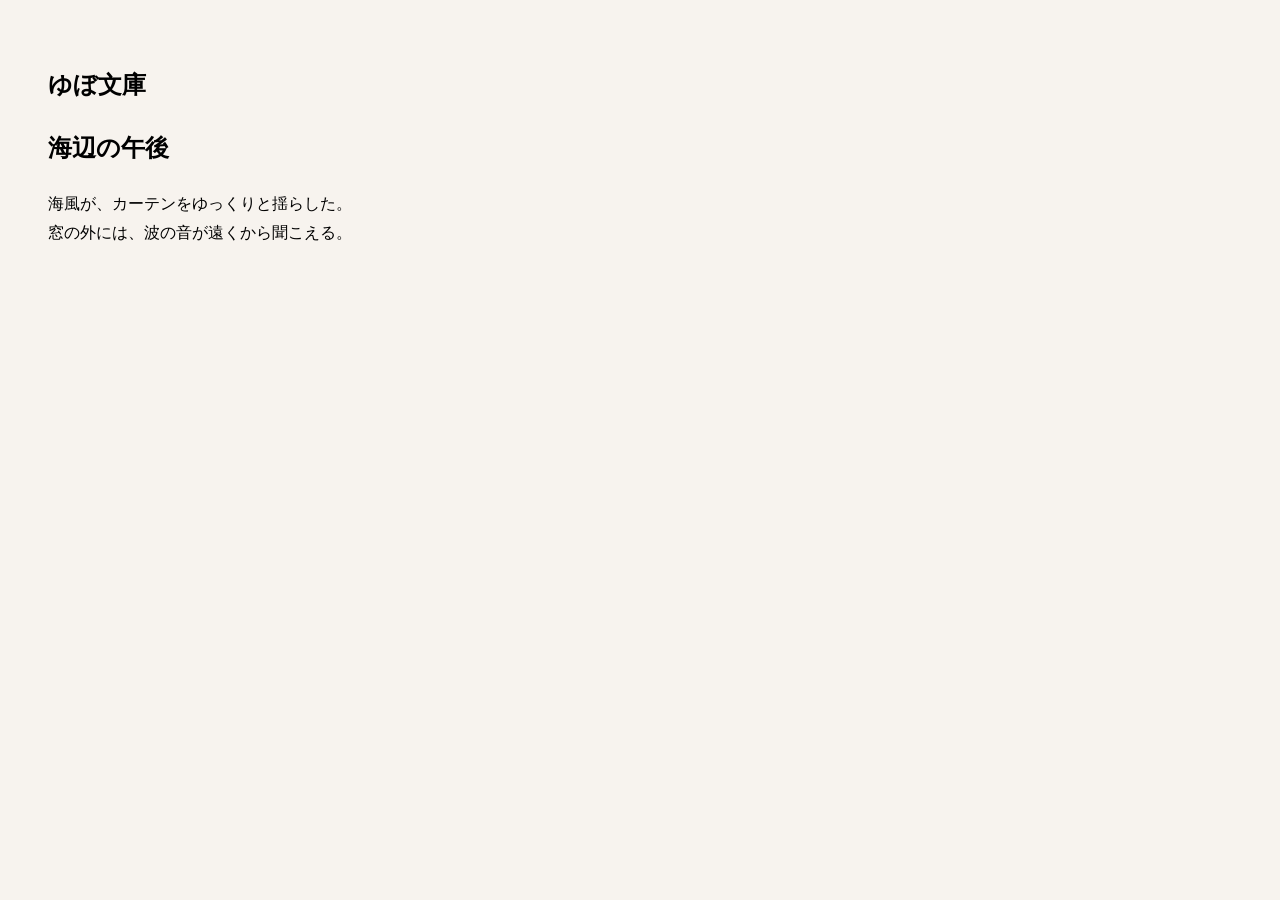
==== index.html @ 97bb2ffd "Create index.html" ====
<!DOCTYPE html>
<html lang="ja">
<head>
<meta charset="UTF-8">
<title>ゆぼ文庫</title>
<style>
body {
  font-family: serif;
  background: #f7f3ee;
  padding: 40px;
  line-height: 1.8;
}
h1 {
  font-size: 24px;
}
</style>
</head>

<body>

<h1>ゆぼ文庫</h1>

<h2>海辺の午後</h2>
<p>
海風が、カーテンをゆっくりと揺らした。<br>
窓の外には、波の音が遠くから聞こえる。
</p>

</body>
</html>
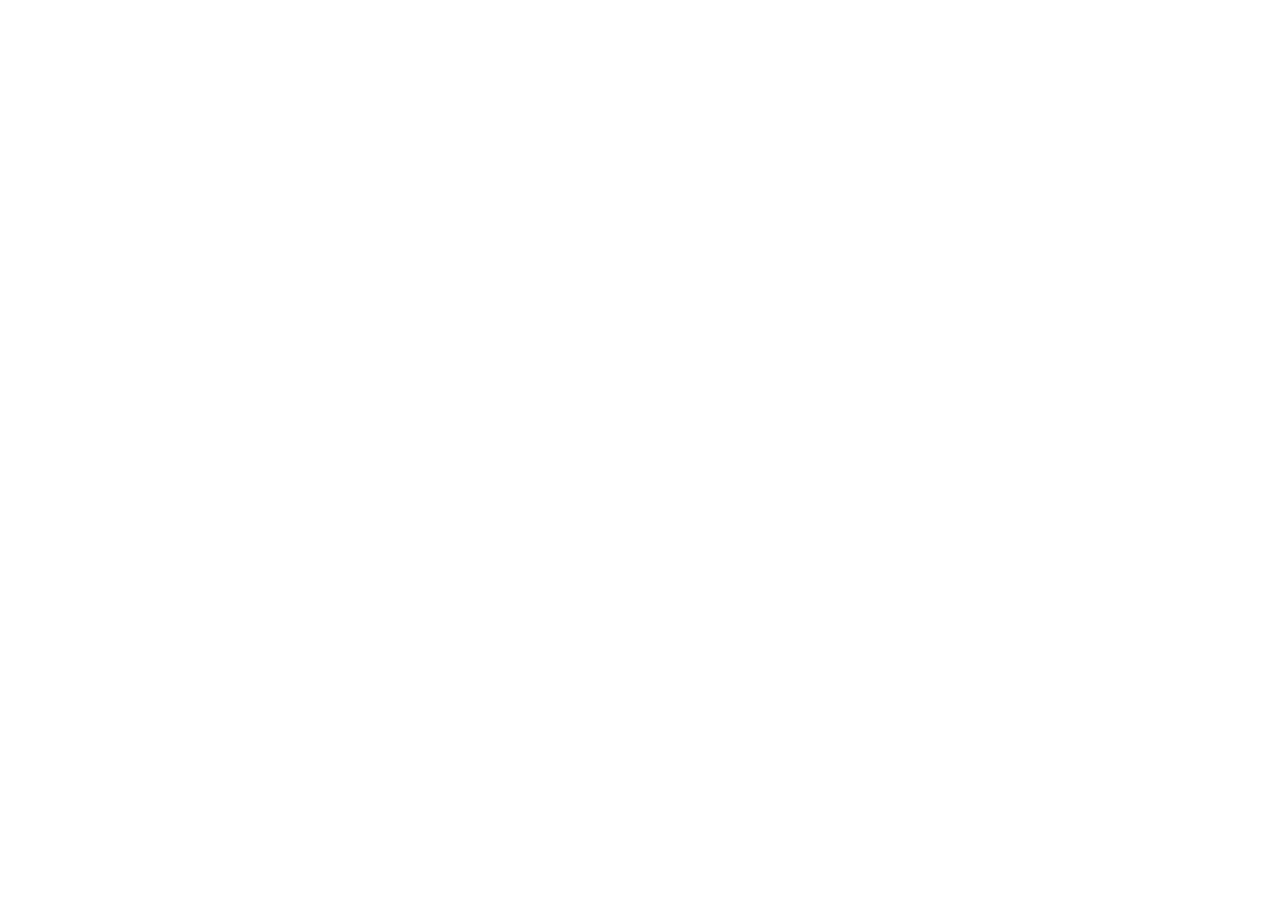
==== commit 95343f71: "Update index.html" ====
--- a/index.html
+++ b/index.html
@@ -1,30 +1,17 @@
-<!DOCTYPE html>
+<!doctype html>
 <html lang="ja">
-<head>
-<meta charset="UTF-8">
-<title>ゆぼ文庫</title>
-<style>
-body {
-  font-family: serif;
-  background: #f7f3ee;
-  padding: 40px;
-  line-height: 1.8;
-}
-h1 {
-  font-size: 24px;
-}
-</style>
-</head>
-
-<body>
-
-<h1>ゆぼ文庫</h1>
-
-<h2>海辺の午後</h2>
-<p>
-海風が、カーテンをゆっくりと揺らした。<br>
-窓の外には、波の音が遠くから聞こえる。
-</p>
-
-</body>
+  <head>
+    <meta charset="utf-8">
+    <meta name="viewport" content="width=device-width, initial-scale=1">
+    <title>ゆぼ文庫</title>
+    <meta name="description" content="ゆぼ文庫は、静かに読むための小さなWeb文庫です。">
+    <link rel="preconnect" href="https://fonts.googleapis.com">
+    <link rel="preconnect" href="https://fonts.gstatic.com" crossorigin>
+    <link href="https://fonts.googleapis.com/css2?family=Zen+Maru+Gothic:wght@400;500;700;900&display=swap" rel="stylesheet">
+    <link rel="stylesheet" href="./styles.css">
+  </head>
+  <body>
+    <div id="app" class="app-shell"></div>
+    <script type="module" src="./main.js"></script>
+  </body>
 </html>
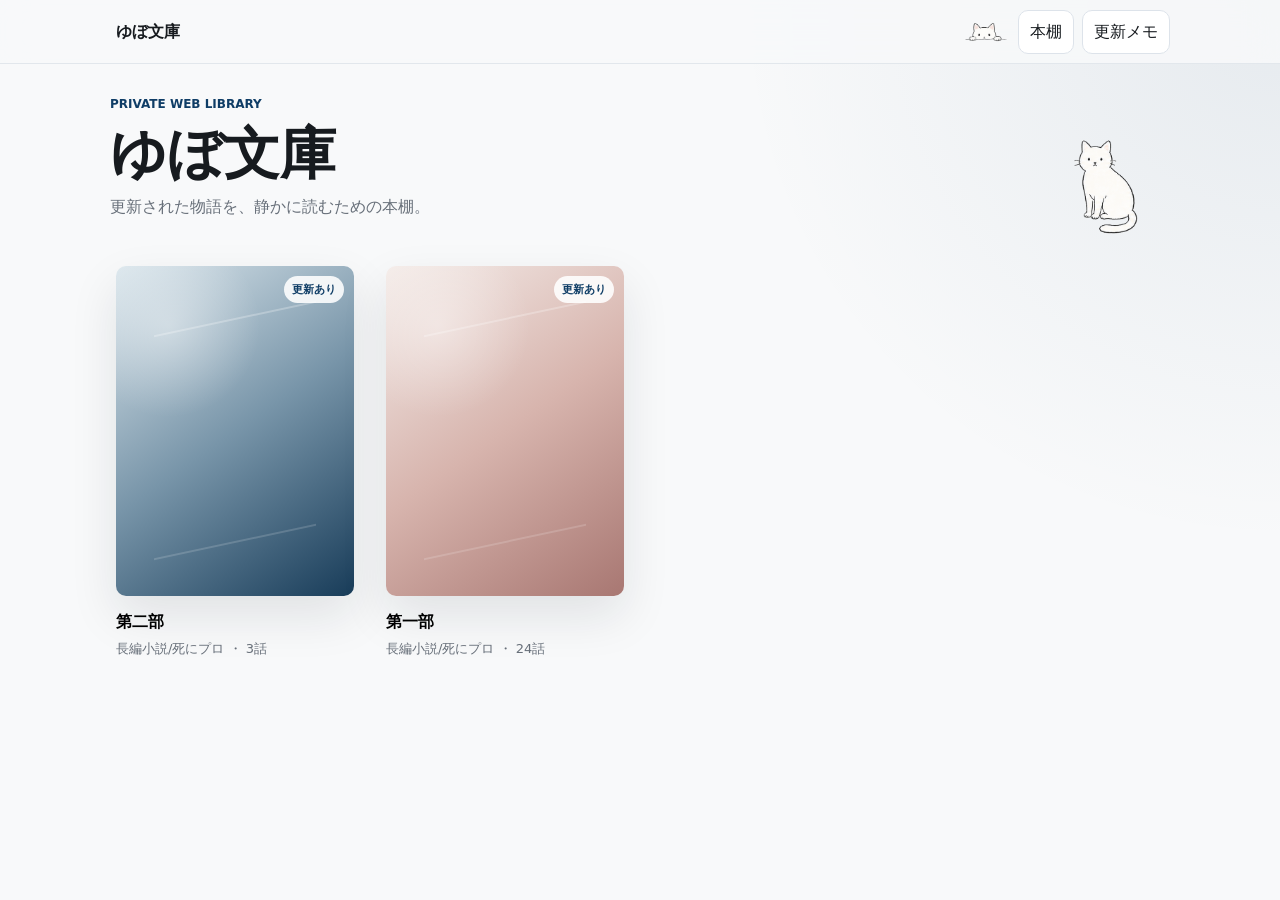
==== commit adfdf2f6: "Update index.html" ====
--- a/index.html
+++ b/index.html
@@ -4,7 +4,7 @@
     <meta charset="utf-8">
     <meta name="viewport" content="width=device-width, initial-scale=1">
     <title>ゆぼ文庫</title>
-    <meta name="description" content="ゆぼ文庫は、静かに読むための小さなWeb文庫です。">
+    <meta name="description" content="ゆぼ文庫は、ゆぼの小さなWeb文庫です。">
     <link rel="preconnect" href="https://fonts.googleapis.com">
     <link rel="preconnect" href="https://fonts.gstatic.com" crossorigin>
     <link href="https://fonts.googleapis.com/css2?family=Zen+Maru+Gothic:wght@400;500;700;900&display=swap" rel="stylesheet">
--- a/styles.css
+++ b/styles.css
@@ -0,0 +1,476 @@
+:root {
+  color-scheme: light;
+  --paper: #f8f9fa;
+  --panel: #ffffff;
+  --ink: #171b1f;
+  --muted: #68707a;
+  --line: #dde3ea;
+  --blue: #0f3d66;
+  --blue-soft: #eaf1f8;
+  --cover-a: #d9e4ec;
+  --cover-b: #68869e;
+  --cover-c: #173b57;
+  --shadow: 0 20px 48px rgba(21, 30, 39, 0.10);
+}
+
+* {
+  box-sizing: border-box;
+}
+
+body {
+  margin: 0;
+  color: var(--ink);
+  background:
+    radial-gradient(circle at top right, rgba(15, 61, 102, 0.08), transparent 34rem),
+    var(--paper);
+  font-family: "Zen Maru Gothic", "UD Digi Kyokasho N-R", "Yu Gothic", "Hiragino Sans", "Meiryo", system-ui, sans-serif;
+  line-height: 1.75;
+}
+
+button,
+input,
+select {
+  font: inherit;
+}
+
+button {
+  cursor: pointer;
+}
+
+.app-shell {
+  min-height: 100vh;
+}
+
+.topbar {
+  position: sticky;
+  top: 0;
+  z-index: 10;
+  display: flex;
+  align-items: center;
+  justify-content: space-between;
+  gap: 16px;
+  min-height: 64px;
+  padding: 0 max(18px, calc((100vw - 1060px) / 2));
+  background: rgba(248, 249, 250, 0.88);
+  border-bottom: 1px solid rgba(221, 227, 234, 0.82);
+  backdrop-filter: blur(16px);
+}
+
+.brand {
+  display: inline-flex;
+  align-items: center;
+  gap: 10px;
+  border: 0;
+  background: transparent;
+  color: var(--ink);
+  font-weight: 800;
+  text-decoration: none;
+}
+
+.brand:hover {
+  color: var(--blue);
+}
+
+.cat-img {
+  display: inline-block;
+  object-fit: contain;
+  object-position: center;
+  pointer-events: none;
+  user-select: none;
+}
+
+.top-cat {
+  width: 48px;
+  height: 36px;
+  opacity: 0.9;
+}
+
+.top-actions {
+  display: flex;
+  align-items: center;
+  gap: 8px;
+}
+
+.icon-button,
+.text-button {
+  min-height: 38px;
+  border: 1px solid var(--line);
+  border-radius: 10px;
+  background: var(--panel);
+  color: var(--ink);
+  padding: 7px 11px;
+}
+
+.text-button.primary,
+.primary-button {
+  border-color: var(--blue);
+  background: var(--blue);
+  color: white;
+}
+
+.screen {
+  width: min(1060px, calc(100% - 36px));
+  margin: 0 auto;
+  padding: 30px 0 64px;
+}
+
+.hero-row {
+  display: flex;
+  align-items: end;
+  justify-content: space-between;
+  gap: 24px;
+  margin-bottom: 28px;
+}
+
+.hero-cat {
+  width: clamp(86px, 12vw, 126px);
+  height: clamp(72px, 10vw, 106px);
+  opacity: 0.9;
+  flex: 0 0 auto;
+}
+
+.eyebrow {
+  margin: 0 0 8px;
+  color: var(--blue);
+  font-size: 12px;
+  font-weight: 900;
+  letter-spacing: 0;
+  text-transform: uppercase;
+}
+
+h1,
+h2,
+h3,
+p {
+  margin-top: 0;
+}
+
+h1 {
+  margin-bottom: 8px;
+  font-size: clamp(32px, 6vw, 56px);
+  line-height: 1.1;
+  letter-spacing: 0;
+  font-weight: 900;
+}
+
+h2 {
+  margin-bottom: 8px;
+  font-size: clamp(26px, 4vw, 38px);
+  line-height: 1.2;
+}
+
+h3 {
+  margin-bottom: 8px;
+  font-size: 18px;
+}
+
+.muted {
+  color: var(--muted);
+}
+
+.shelf-grid {
+  display: grid;
+  grid-template-columns: repeat(4, minmax(0, 1fr));
+  gap: 20px;
+}
+
+.book-card {
+  border: 0;
+  background: transparent;
+  text-align: left;
+}
+
+.cover {
+  position: relative;
+  aspect-ratio: 0.72;
+  overflow: hidden;
+  border-radius: 10px;
+  background: linear-gradient(145deg, var(--cover-a), var(--cover-b), var(--cover-c));
+  box-shadow: var(--shadow);
+}
+
+.cover::before {
+  content: "";
+  position: absolute;
+  inset: 16%;
+  border-top: 2px solid rgba(255, 255, 255, 0.26);
+  border-bottom: 2px solid rgba(255, 255, 255, 0.16);
+  transform: skewY(-12deg);
+}
+
+.cover::after {
+  content: "";
+  position: absolute;
+  inset: 0;
+  background: radial-gradient(circle at 22% 18%, rgba(255, 255, 255, 0.38), transparent 28%);
+}
+
+.image-cover {
+  background: #eef1f5;
+}
+
+.image-cover::before,
+.image-cover::after {
+  display: none;
+}
+
+.image-cover img {
+  width: 100%;
+  height: 100%;
+  display: block;
+  object-fit: cover;
+}
+
+.status {
+  position: absolute;
+  top: 10px;
+  right: 10px;
+  z-index: 1;
+  border-radius: 999px;
+  padding: 4px 8px;
+  background: rgba(255, 255, 255, 0.88);
+  color: var(--blue);
+  font-size: 11px;
+  font-weight: 800;
+}
+
+.book-title {
+  margin: 12px 0 2px;
+  font-weight: 800;
+}
+
+.book-meta {
+  color: var(--muted);
+  font-size: 13px;
+}
+
+.detail-layout {
+  display: grid;
+  grid-template-columns: 210px minmax(0, 1fr);
+  gap: 34px;
+  align-items: start;
+}
+
+.detail-cover {
+  width: 100%;
+}
+
+.detail-panel,
+.episode-list,
+.note-card {
+  border: 1px solid var(--line);
+  border-radius: 16px;
+  background: rgba(255, 255, 255, 0.86);
+  box-shadow: 0 16px 40px rgba(21, 30, 39, 0.06);
+}
+
+.detail-panel {
+  position: relative;
+  padding: 24px;
+}
+
+.detail-cat {
+  position: absolute;
+  right: 14px;
+  bottom: 10px;
+  width: 118px;
+  height: 82px;
+  opacity: 0.88;
+  pointer-events: none;
+}
+
+.info-list {
+  display: grid;
+  gap: 4px;
+  margin: 18px 0 22px;
+  color: var(--muted);
+  font-size: 14px;
+}
+
+.primary-button {
+  min-height: 48px;
+  width: 100%;
+  border: 1px solid var(--blue);
+  border-radius: 12px;
+  font-weight: 900;
+}
+
+.episode-list {
+  display: grid;
+  gap: 0;
+  overflow: hidden;
+}
+
+.episode-row {
+  display: grid;
+  grid-template-columns: 46px minmax(0, 1fr) 20px;
+  gap: 14px;
+  align-items: center;
+  width: 100%;
+  border: 0;
+  border-bottom: 1px solid var(--line);
+  background: transparent;
+  padding: 16px;
+  text-align: left;
+}
+
+.episode-row:last-child {
+  border-bottom: 0;
+}
+
+.episode-number {
+  display: grid;
+  place-items: center;
+  width: 42px;
+  height: 42px;
+  border-radius: 10px;
+  background: var(--blue-soft);
+  color: var(--blue);
+  font-weight: 900;
+}
+
+.episode-sub {
+  color: var(--muted);
+  font-size: 13px;
+}
+
+.reader-screen {
+  width: min(760px, calc(100% - 36px));
+}
+
+.reader-header {
+  position: relative;
+  margin-bottom: 26px;
+  padding-bottom: 16px;
+  border-bottom: 1px solid var(--line);
+}
+
+.reader-cat {
+  position: absolute;
+  right: 0;
+  bottom: 8px;
+  width: 116px;
+  height: 72px;
+  opacity: 0.86;
+}
+
+.reader-body {
+  white-space: pre-wrap;
+  font-family: "Zen Maru Gothic", "UD Digi Kyokasho N-R", "Yu Mincho", "Hiragino Mincho ProN", serif;
+  font-size: var(--reader-font, 18px);
+  line-height: var(--reader-line, 2.1);
+  font-weight: 500;
+}
+
+.reader-controls {
+  position: sticky;
+  bottom: 14px;
+  display: flex;
+  align-items: center;
+  justify-content: space-between;
+  gap: 10px;
+  margin-top: 42px;
+  padding: 10px;
+  border: 1px solid var(--line);
+  border-radius: 14px;
+  background: rgba(255, 255, 255, 0.9);
+  box-shadow: var(--shadow);
+  backdrop-filter: blur(16px);
+}
+
+.control-group {
+  display: flex;
+  gap: 8px;
+}
+
+.updates {
+  display: grid;
+  gap: 14px;
+}
+
+.note-card {
+  position: relative;
+  padding: 18px;
+}
+
+.note-cat {
+  position: absolute;
+  right: 16px;
+  bottom: 10px;
+  width: 92px;
+  height: 70px;
+  opacity: 0.82;
+}
+
+.note-top {
+  display: flex;
+  justify-content: space-between;
+  gap: 16px;
+  color: var(--muted);
+  font-size: 13px;
+}
+
+.empty {
+  padding: 28px;
+  border: 1px dashed var(--line);
+  border-radius: 16px;
+  color: var(--muted);
+  background: rgba(255, 255, 255, 0.7);
+}
+
+@media (max-width: 820px) {
+  .shelf-grid {
+    grid-template-columns: repeat(2, minmax(0, 1fr));
+  }
+
+  .detail-layout {
+    grid-template-columns: 1fr;
+  }
+
+  .detail-cover {
+    width: min(210px, 58vw);
+  }
+}
+
+@media (max-width: 520px) {
+  .topbar {
+    min-height: 58px;
+  }
+
+  .top-actions {
+    gap: 6px;
+  }
+
+  .text-button {
+    padding-inline: 9px;
+    font-size: 13px;
+  }
+
+  .screen {
+    width: min(100% - 28px, 1060px);
+  }
+
+  .hero-row {
+    align-items: flex-start;
+  }
+
+  .hero-cat {
+    width: 72px;
+    height: 62px;
+  }
+
+  .detail-cat,
+  .reader-cat,
+  .note-cat {
+    display: none;
+  }
+
+  .reader-controls {
+    align-items: stretch;
+    flex-direction: column;
+  }
+
+  .control-group {
+    justify-content: space-between;
+  }
+}
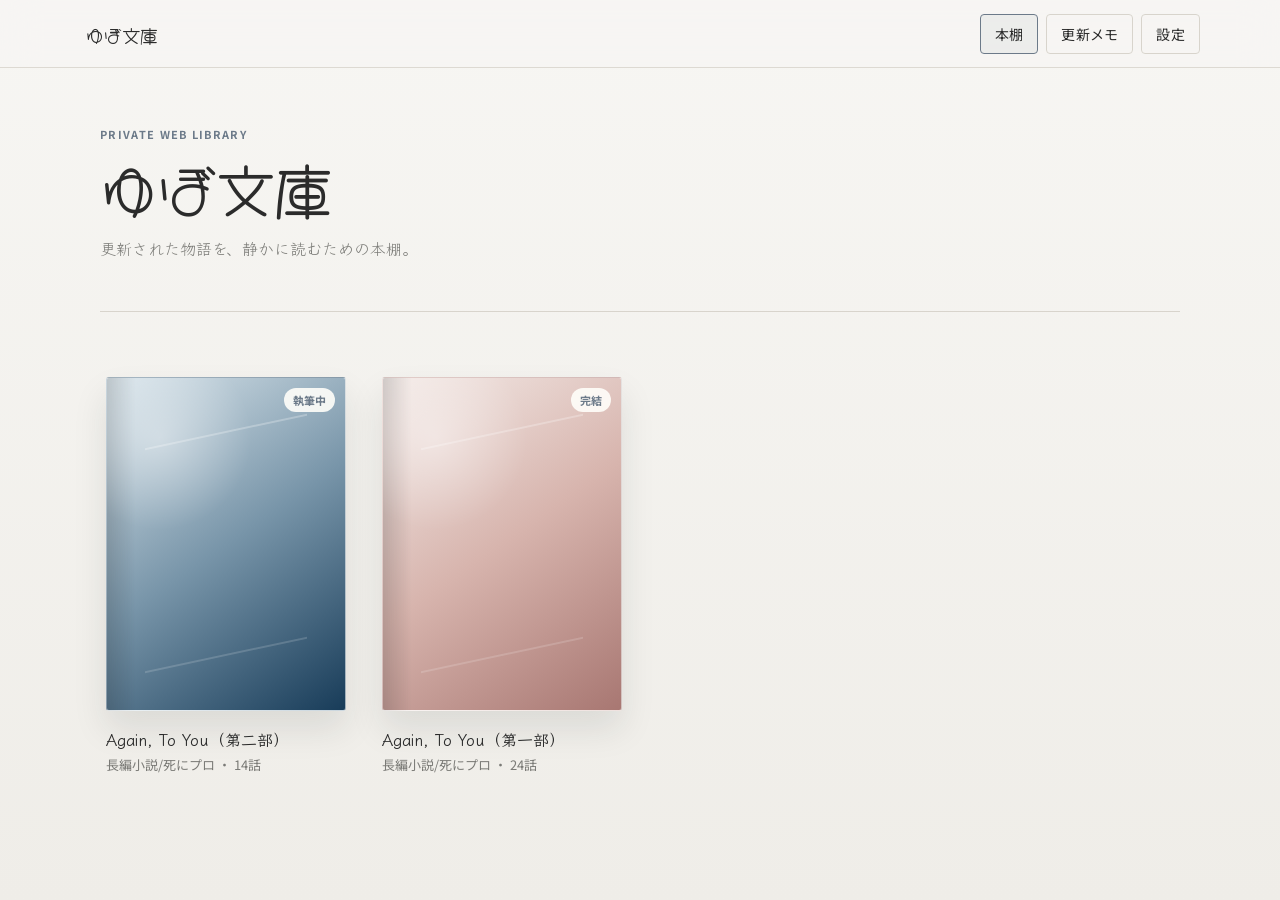
==== commit 1643d405: "デザイン修正" ====
--- a/index.html
+++ b/index.html
@@ -4,10 +4,10 @@
     <meta charset="utf-8">
     <meta name="viewport" content="width=device-width, initial-scale=1">
     <title>ゆぼ文庫</title>
-    <meta name="description" content="ゆぼ文庫は、ゆぼの小さなWeb文庫です。">
+    <meta name="description" content="ゆぼの小さなWeb文庫です。">
     <link rel="preconnect" href="https://fonts.googleapis.com">
     <link rel="preconnect" href="https://fonts.gstatic.com" crossorigin>
-    <link href="https://fonts.googleapis.com/css2?family=Zen+Maru+Gothic:wght@400;500;700;900&display=swap" rel="stylesheet">
+    <link href="https://fonts.googleapis.com/css2?family=Hachi+Maru+Pop&family=Klee+One:wght@400;600&family=Noto+Sans+JP:wght@400;500;700&family=Noto+Serif+JP:wght@400;500;600;700&display=swap" rel="stylesheet">
     <link rel="stylesheet" href="./styles.css">
   </head>
   <body>
--- a/styles.css
+++ b/styles.css
@@ -1,16 +1,18 @@
 :root {
   color-scheme: light;
-  --paper: #f8f9fa;
-  --panel: #ffffff;
-  --ink: #171b1f;
-  --muted: #68707a;
-  --line: #dde3ea;
-  --blue: #0f3d66;
-  --blue-soft: #eaf1f8;
+  --paper: #f7f6f3;
+  --paper-deep: #efede8;
+  --panel: #fffefa;
+  --ink: #2b2b2b;
+  --muted: #7a7a76;
+  --line: #d8d4cc;
+  --blue: #6c7a89;
+  --blue-soft: #eceff1;
+  --night: #222833;
   --cover-a: #d9e4ec;
   --cover-b: #68869e;
   --cover-c: #173b57;
-  --shadow: 0 20px 48px rgba(21, 30, 39, 0.10);
+  --shadow: 0 18px 42px rgba(31, 35, 40, 0.08);
 }
 
 * {
@@ -21,16 +23,18 @@
   margin: 0;
   color: var(--ink);
   background:
-    radial-gradient(circle at top right, rgba(15, 61, 102, 0.08), transparent 34rem),
+    linear-gradient(180deg, var(--paper), var(--paper-deep)),
+    radial-gradient(circle at top right, rgba(108, 122, 137, 0.09), transparent 34rem),
     var(--paper);
-  font-family: "Zen Maru Gothic", "UD Digi Kyokasho N-R", "Yu Gothic", "Hiragino Sans", "Meiryo", system-ui, sans-serif;
-  line-height: 1.75;
+  font-family: "Noto Sans JP", "Yu Gothic", "Hiragino Sans", "Meiryo", system-ui, sans-serif;
+  line-height: 1.85;
+  scroll-behavior: smooth;
 }
 
 button,
 input,
 select {
-  font: inherit;
+  font-family: "Noto Sans JP", "Yu Gothic", "Hiragino Sans", "Meiryo", system-ui, sans-serif;
 }
 
 button {
@@ -49,11 +53,11 @@
   align-items: center;
   justify-content: space-between;
   gap: 16px;
-  min-height: 64px;
-  padding: 0 max(18px, calc((100vw - 1060px) / 2));
-  background: rgba(248, 249, 250, 0.88);
-  border-bottom: 1px solid rgba(221, 227, 234, 0.82);
-  backdrop-filter: blur(16px);
+  min-height: 68px;
+  padding: 0 max(24px, calc((100vw - 1120px) / 2));
+  background: rgba(247, 246, 243, 0.9);
+  border-bottom: 1px solid rgba(216, 212, 204, 0.84);
+  backdrop-filter: blur(18px);
 }
 
 .brand {
@@ -63,7 +67,10 @@
   border: 0;
   background: transparent;
   color: var(--ink);
-  font-weight: 800;
+  font-family: "Hachi Maru Pop", "Noto Sans JP", "Yu Gothic", "Hiragino Sans", "Meiryo", system-ui, sans-serif;
+  font-size: 18px;
+  font-weight: 400;
+  letter-spacing: 0;
   text-decoration: none;
 }
 
@@ -72,7 +79,7 @@
 }
 
 .cat-img {
-  display: inline-block;
+  display: none;
   object-fit: contain;
   object-position: center;
   pointer-events: none;
@@ -93,12 +100,22 @@
 
 .icon-button,
 .text-button {
-  min-height: 38px;
+  min-height: 40px;
   border: 1px solid var(--line);
-  border-radius: 10px;
-  background: var(--panel);
+  border-radius: 4px;
+  background: transparent;
   color: var(--ink);
-  padding: 7px 11px;
+  padding: 8px 14px;
+  font-size: 14px;
+  letter-spacing: 0.02em;
+  transition: background 0.2s ease, border-color 0.2s ease, color 0.2s ease;
+}
+
+.icon-button:hover,
+.text-button:hover,
+.text-button.active {
+  border-color: var(--blue);
+  background: rgba(108, 122, 137, 0.08);
 }
 
 .text-button.primary,
@@ -109,9 +126,9 @@
 }
 
 .screen {
-  width: min(1060px, calc(100% - 36px));
+  width: min(1080px, calc(100% - 48px));
   margin: 0 auto;
-  padding: 30px 0 64px;
+  padding: 56px 0 88px;
 }
 
 .hero-row {
@@ -119,7 +136,9 @@
   align-items: end;
   justify-content: space-between;
   gap: 24px;
-  margin-bottom: 28px;
+  margin-bottom: 64px;
+  padding-bottom: 32px;
+  border-bottom: 1px solid var(--line);
 }
 
 .hero-cat {
@@ -132,9 +151,10 @@
 .eyebrow {
   margin: 0 0 8px;
   color: var(--blue);
-  font-size: 12px;
-  font-weight: 900;
-  letter-spacing: 0;
+  font-family: "Noto Sans JP", "Yu Gothic", sans-serif;
+  font-size: 11px;
+  font-weight: 700;
+  letter-spacing: 0.12em;
   text-transform: uppercase;
 }
 
@@ -146,17 +166,46 @@
 }
 
 h1 {
-  margin-bottom: 8px;
-  font-size: clamp(32px, 6vw, 56px);
-  line-height: 1.1;
+  margin-bottom: 14px;
+  font-size: clamp(34px, 5vw, 58px);
+  line-height: 1.16;
+  letter-spacing: 0.03em;
+  font-weight: 700;
+}
+
+.hero-row {
+  font-family: "Noto Sans JP", "Yu Gothic", "Hiragino Sans", "Meiryo", system-ui, sans-serif;
+}
+
+.hero-row .muted,
+.shelf-grid,
+.book-title,
+.book-meta,
+.status,
+.detail-layout,
+.episode-list,
+.episode-row,
+.episode-number,
+.episode-sub {
+  font-family: "Klee One", "Noto Sans JP", "Yu Gothic", "Hiragino Sans", "Meiryo", system-ui, sans-serif;
+}
+
+.hero-row h1 {
+  font-family: "Hachi Maru Pop", "Noto Sans JP", "Yu Gothic", "Hiragino Sans", "Meiryo", system-ui, sans-serif;
+  font-weight: 400;
   letter-spacing: 0;
-  font-weight: 900;
+}
+
+.hero-row:has(+ .episode-list) h1 {
+  font-family: "Klee One", "Noto Sans JP", "Yu Gothic", "Hiragino Sans", "Meiryo", system-ui, sans-serif;
+  font-weight: 400;
 }
 
 h2 {
-  margin-bottom: 8px;
-  font-size: clamp(26px, 4vw, 38px);
+  margin-bottom: 14px;
+  font-size: clamp(28px, 3.5vw, 40px);
   line-height: 1.2;
+  font-weight: 600;
 }
 
 h3 {
@@ -171,22 +220,32 @@
 .shelf-grid {
   display: grid;
   grid-template-columns: repeat(4, minmax(0, 1fr));
-  gap: 20px;
+  gap: 34px 24px;
 }
 
 .book-card {
   border: 0;
   background: transparent;
+  color: var(--ink);
   text-align: left;
+  transition: color 0.2s ease, transform 0.2s ease;
+}
+
+.book-card:hover {
+  color: var(--blue);
+  transform: translateY(-2px);
 }
 
 .cover {
   position: relative;
   aspect-ratio: 0.72;
   overflow: hidden;
-  border-radius: 10px;
-  background: linear-gradient(145deg, var(--cover-a), var(--cover-b), var(--cover-c));
-  box-shadow: var(--shadow);
+  border: 1px solid rgba(255, 255, 255, 0.48);
+  border-radius: 3px;
+  background:
+    linear-gradient(90deg, rgba(0, 0, 0, 0.16), transparent 12%),
+    linear-gradient(145deg, var(--cover-a), var(--cover-b), var(--cover-c));
+  box-shadow: 0 18px 34px rgba(31, 35, 40, 0.10);
 }
 
 .cover::before {
@@ -227,27 +286,31 @@
   right: 10px;
   z-index: 1;
   border-radius: 999px;
-  padding: 4px 8px;
-  background: rgba(255, 255, 255, 0.88);
+  padding: 4px 9px;
+  background: rgba(255, 254, 250, 0.9);
   color: var(--blue);
   font-size: 11px;
-  font-weight: 800;
+  font-family: "Noto Sans JP", sans-serif;
+  font-weight: 700;
 }
 
 .book-title {
-  margin: 12px 0 2px;
-  font-weight: 800;
+  margin: 16px 0 4px;
+  font-size: 16px;
+  font-weight: 600;
+  line-height: 1.55;
 }
 
 .book-meta {
   color: var(--muted);
+  font-family: "Noto Sans JP", sans-serif;
   font-size: 13px;
 }
 
 .detail-layout {
   display: grid;
-  grid-template-columns: 210px minmax(0, 1fr);
-  gap: 34px;
+  grid-template-columns: 230px minmax(0, 1fr);
+  gap: 56px;
   align-items: start;
 }
 
@@ -259,14 +322,14 @@
 .episode-list,
 .note-card {
   border: 1px solid var(--line);
-  border-radius: 16px;
-  background: rgba(255, 255, 255, 0.86);
-  box-shadow: 0 16px 40px rgba(21, 30, 39, 0.06);
+  border-radius: 4px;
+  background: rgba(255, 254, 250, 0.72);
+  box-shadow: none;
 }
 
 .detail-panel {
   position: relative;
-  padding: 24px;
+  padding: 34px;
 }
 
 .detail-cat {
@@ -280,10 +343,12 @@
 }
 
 .info-list {
-  display: grid;
-  gap: 4px;
-  margin: 18px 0 22px;
+  display: flex;
+  flex-wrap: wrap;
+  gap: 12px;
+  margin: 28px 0 32px;
   color: var(--muted);
+  font-family: "Noto Sans JP", sans-serif;
   font-size: 14px;
 }
 
@@ -291,8 +356,16 @@
   min-height: 48px;
   width: 100%;
   border: 1px solid var(--blue);
-  border-radius: 12px;
-  font-weight: 900;
+  border-radius: 4px;
+  font-family: "Noto Sans JP", sans-serif;
+  font-weight: 700;
+  letter-spacing: 0.04em;
+  transition: background 0.2s ease, border-color 0.2s ease;
+}
+
+.primary-button:hover {
+  background: #5f6f7f;
+  border-color: #5f6f7f;
 }
 
 .episode-list {
@@ -304,14 +377,20 @@
 .episode-row {
   display: grid;
   grid-template-columns: 46px minmax(0, 1fr) 20px;
-  gap: 14px;
+  gap: 18px;
   align-items: center;
   width: 100%;
   border: 0;
   border-bottom: 1px solid var(--line);
   background: transparent;
-  padding: 16px;
+  color: var(--ink);
+  padding: 22px;
   text-align: left;
+  transition: background 0.2s ease;
+}
+
+.episode-row:hover {
+  background: rgba(108, 122, 137, 0.06);
 }
 
 .episode-row:last-child {
@@ -323,26 +402,40 @@
   place-items: center;
   width: 42px;
   height: 42px;
-  border-radius: 10px;
-  background: var(--blue-soft);
+  border: 1px solid var(--line);
+  border-radius: 4px;
+  background: transparent;
   color: var(--blue);
-  font-weight: 900;
+  font-family: "Noto Sans JP", sans-serif;
+  font-weight: 700;
 }
 
 .episode-sub {
   color: var(--muted);
+  font-family: "Noto Sans JP", sans-serif;
   font-size: 13px;
 }
 
 .reader-screen {
-  width: min(760px, calc(100% - 36px));
+  width: min(720px, calc(100% - 48px));
+}
+
+.reader-screen.vertical-mode {
+  width: min(1060px, calc(100% - 36px));
+  min-height: calc(100vh - 64px);
+  padding: 18px 0 18px;
 }
 
 .reader-header {
   position: relative;
-  margin-bottom: 26px;
-  padding-bottom: 16px;
+  margin-bottom: 52px;
+  padding-bottom: 26px;
   border-bottom: 1px solid var(--line);
+  font-family: "Klee One", "Noto Sans JP", "Yu Gothic", "Hiragino Sans", "Meiryo", system-ui, sans-serif;
+}
+
+.vertical-mode .reader-header {
+  display: none;
 }
 
 .reader-cat {
@@ -355,31 +448,139 @@
 }
 
 .reader-body {
+  font-family: var(--reader-family, "Noto Serif JP", "Yu Mincho", "Hiragino Mincho ProN", serif);
+  font-size: var(--reader-font, 18px);
+  line-height: var(--reader-line, 1.92);
+  font-weight: 400;
+  letter-spacing: 0.02em;
+}
+
+.reader-body.vertical {
+  position: relative;
+  height: calc(100vh - 190px);
+  min-height: 420px;
+  overflow: hidden;
+  padding: 28px 24px;
+  border: 1px solid rgba(216, 212, 204, 0.9);
+  border-radius: 4px;
+  background: rgba(255, 254, 250, 0.58);
+  box-shadow: none;
+}
+
+.reader-page-content {
+  display: block;
+}
+
+.reader-body.vertical .reader-page-content {
+  position: absolute;
+  top: 28px;
+  right: 24px;
+  bottom: 28px;
+  left: 24px;
+  height: auto;
+  width: auto;
+  display: block;
+  writing-mode: horizontal-tb;
+}
+
+.reader-body.vertical .reader-page {
+  display: none;
+  width: 100%;
+  height: 100%;
+  overflow: hidden;
+  writing-mode: vertical-rl;
+  text-orientation: mixed;
+}
+
+.reader-body.vertical .reader-page.active,
+.reader-body.vertical .reader-page.measuring {
+  display: block;
+}
+
+.reader-paragraph {
+  margin: 0 0 1.35em;
   white-space: pre-wrap;
-  font-family: "Zen Maru Gothic", "UD Digi Kyokasho N-R", "Yu Mincho", "Hiragino Mincho ProN", serif;
-  font-size: var(--reader-font, 18px);
-  line-height: var(--reader-line, 2.1);
-  font-weight: 500;
+}
+
+.reader-body.vertical .reader-paragraph {
+  margin: 0 0 0 1.15em;
+}
+
+.reader-illustration {
+  margin: 28px 0;
+  break-inside: avoid;
+}
+
+.reader-body.vertical .reader-illustration {
+  display: grid;
+  place-items: center;
+  width: 100%;
+  height: 100%;
+  margin: 0;
+  writing-mode: horizontal-tb;
+}
+
+.reader-illustration img {
+  display: block;
+  width: 100%;
+  max-width: min(82%, 520px);
+  max-height: 78%;
+  object-fit: contain;
+  border-radius: 4px;
+  background: rgba(255, 254, 250, 0.82);
+  box-shadow: none;
+}
+
+.reader-illustration figcaption {
+  margin-top: 8px;
+  color: var(--muted);
+  font-family: "Noto Sans JP", sans-serif;
+  font-size: 13px;
+  text-align: center;
 }
 
 .reader-controls {
   position: sticky;
   bottom: 14px;
   display: flex;
+  flex-wrap: wrap;
   align-items: center;
   justify-content: space-between;
   gap: 10px;
-  margin-top: 42px;
+  margin-top: 56px;
   padding: 10px;
   border: 1px solid var(--line);
-  border-radius: 14px;
-  background: rgba(255, 255, 255, 0.9);
-  box-shadow: var(--shadow);
+  border-radius: 4px;
+  background: rgba(247, 246, 243, 0.92);
+  box-shadow: none;
   backdrop-filter: blur(16px);
+}
+
+.vertical-mode .reader-controls {
+  margin-top: 16px;
+}
+
+.page-control-group {
+  align-items: center;
+}
+
+.page-indicator {
+  min-width: 56px;
+  color: var(--muted);
+  font-family: "Noto Sans JP", sans-serif;
+  font-size: 13px;
+  font-weight: 700;
+  text-align: center;
+}
+
+button:disabled {
+  cursor: default;
+  opacity: 0.45;
 }
 
 .control-group {
   display: flex;
+  flex-wrap: wrap;
   gap: 8px;
 }
 
@@ -388,9 +589,96 @@
   gap: 14px;
 }
 
+.settings-panel {
+  border: 1px solid var(--line);
+  border-radius: 4px;
+  padding: 30px;
+  background: rgba(255, 254, 250, 0.72);
+  box-shadow: none;
+}
+
+.settings-panel + .settings-panel {
+  margin-top: 18px;
+}
+
+.settings-panel h2 {
+  margin: 0 0 20px;
+  font-size: 20px;
+  font-weight: 600;
+}
+
+.font-choice-grid,
+.reading-choice-grid {
+  display: grid;
+  grid-template-columns: repeat(3, minmax(0, 1fr));
+  gap: 14px;
+}
+
+.reading-choice-grid {
+  grid-template-columns: repeat(2, minmax(0, 1fr));
+}
+
+.font-choice,
+.reading-choice {
+  display: grid;
+  gap: 8px;
+  min-height: 178px;
+  padding: 20px;
+  border: 1px solid var(--line);
+  border-radius: 4px;
+  background: transparent;
+  color: var(--ink);
+  text-align: left;
+  transition: background 0.2s ease, border-color 0.2s ease;
+}
+
+.reading-choice {
+  min-height: 118px;
+}
+
+.font-choice:hover,
+.font-choice.active,
+.reading-choice:hover,
+.reading-choice.active {
+  border-color: var(--blue);
+  background: rgba(108, 122, 137, 0.08);
+}
+
+.font-choice-title,
+.reading-choice-title {
+  color: var(--blue);
+  font-family: "Noto Sans JP", sans-serif;
+  font-size: 19px;
+  font-weight: 700;
+}
+
+.font-preview-notoSerif {
+  font-family: "Noto Serif JP", "Yu Mincho", "Hiragino Mincho ProN", serif;
+}
+
+.font-preview-yuMincho {
+  font-family: "Yu Mincho", "Hiragino Mincho ProN", "Noto Serif JP", serif;
+}
+
+.font-preview-notoSans {
+  font-family: "Noto Sans JP", "Yu Gothic", "Hiragino Sans", "Meiryo", sans-serif;
+}
+
+.font-choice-sample {
+  font-size: 17px;
+  line-height: 1.9;
+}
+
+.font-choice-description,
+.reading-choice-description {
+  color: var(--muted);
+  font-family: "Noto Sans JP", sans-serif;
+  font-size: 13px;
+}
+
 .note-card {
   position: relative;
-  padding: 18px;
+  padding: 28px;
 }
 
 .note-cat {
@@ -407,24 +695,32 @@
   justify-content: space-between;
   gap: 16px;
   color: var(--muted);
+  font-family: "Noto Sans JP", sans-serif;
   font-size: 13px;
 }
 
 .empty {
-  padding: 28px;
+  padding: 36px;
   border: 1px dashed var(--line);
-  border-radius: 16px;
+  border-radius: 4px;
   color: var(--muted);
-  background: rgba(255, 255, 255, 0.7);
+  background: rgba(255, 254, 250, 0.62);
 }
 
 @media (max-width: 820px) {
   .shelf-grid {
     grid-template-columns: repeat(2, minmax(0, 1fr));
+    gap: 28px 18px;
+  }
+
+  .font-choice-grid,
+  .reading-choice-grid {
+    grid-template-columns: 1fr;
   }
 
   .detail-layout {
     grid-template-columns: 1fr;
+    gap: 32px;
   }
 
   .detail-cover {
@@ -432,26 +728,41 @@
   }
 }
 
+@media (max-width: 700px) {
+  .reader-controls {
+    align-items: stretch;
+    flex-direction: column;
+  }
+
+  .control-group {
+    justify-content: space-between;
+  }
+}
+
 @media (max-width: 520px) {
   .topbar {
-    min-height: 58px;
+    min-height: 60px;
+    padding-inline: 14px;
   }
 
   .top-actions {
-    gap: 6px;
+    gap: 5px;
   }
 
   .text-button {
-    padding-inline: 9px;
-    font-size: 13px;
+    padding-inline: 8px;
+    font-size: 12px;
   }
 
   .screen {
-    width: min(100% - 28px, 1060px);
+    width: min(100% - 32px, 1060px);
+    padding: 38px 0 64px;
   }
 
   .hero-row {
     align-items: flex-start;
+    margin-bottom: 42px;
+    padding-bottom: 24px;
   }
 
   .hero-cat {
@@ -465,9 +776,23 @@
     display: none;
   }
 
+  .reader-body.vertical {
+    height: calc(100vh - 230px);
+    min-height: 360px;
+    padding: 20px 16px;
+  }
+
+  .reader-body.vertical .reader-page-content {
+    top: 22px;
+    right: 18px;
+    bottom: 22px;
+    left: 18px;
+  }
+
   .reader-controls {
     align-items: stretch;
     flex-direction: column;
+    margin-top: 28px;
   }
 
   .control-group {
